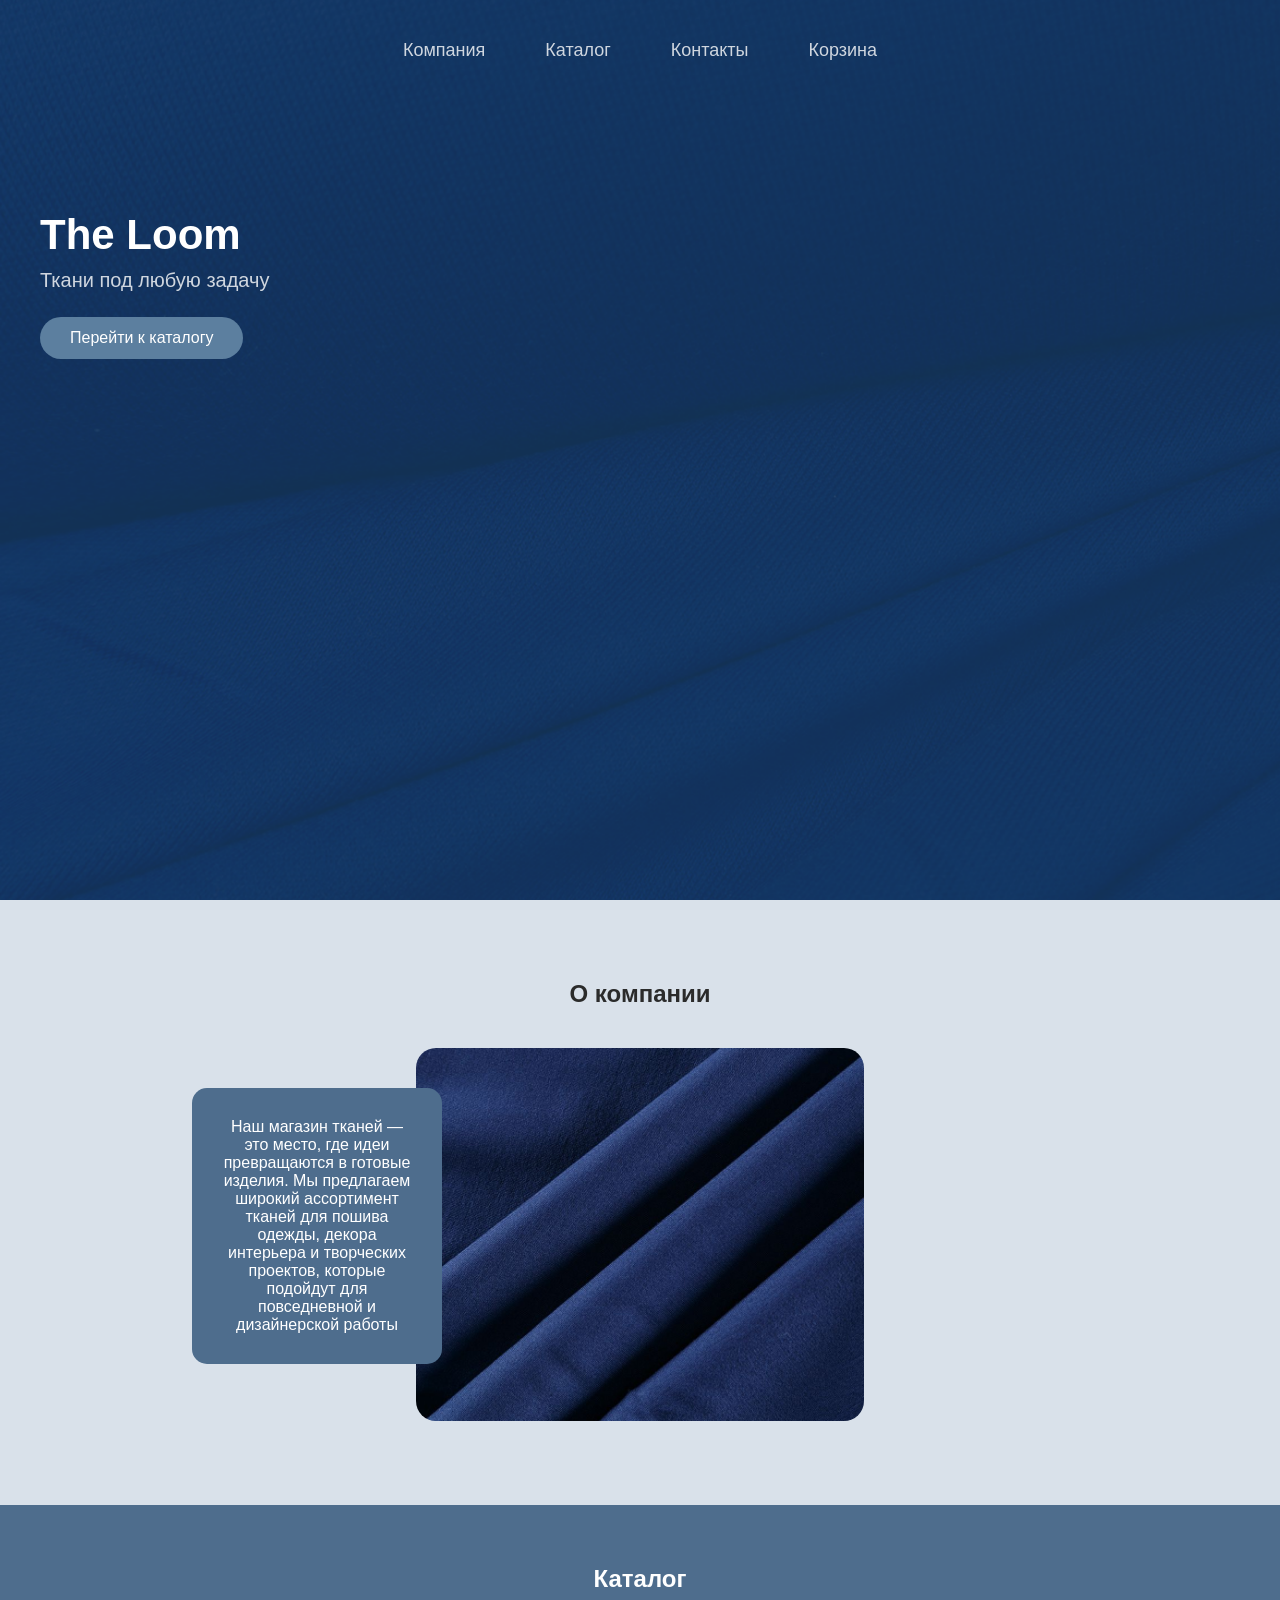
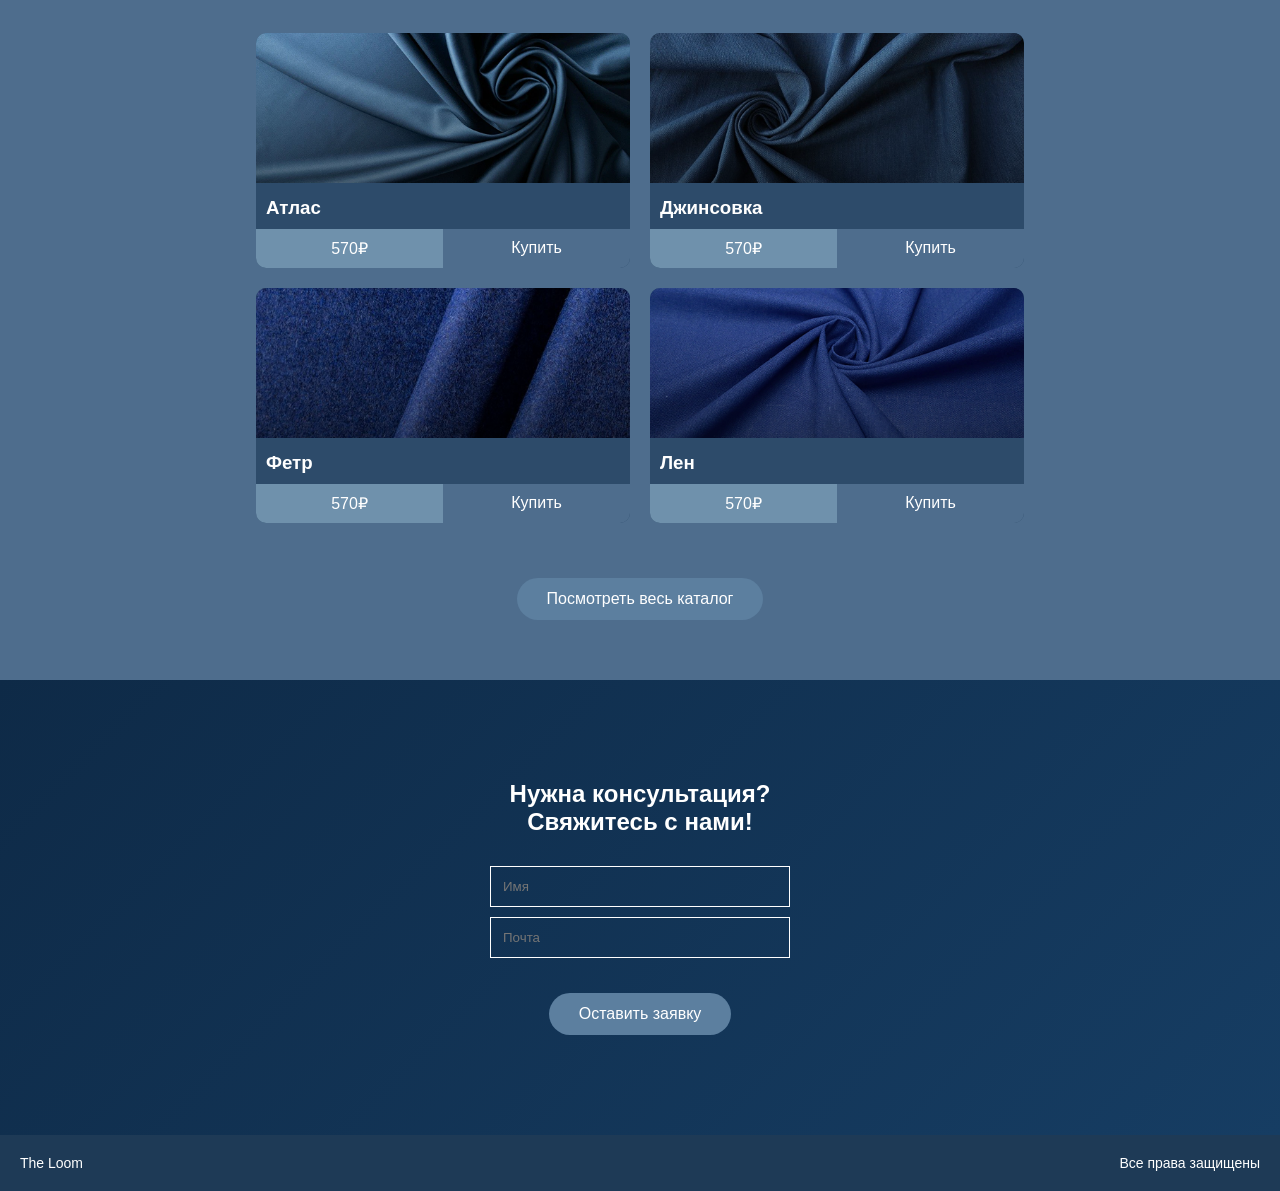
==== index.html @ 98ae92cb "Add files via upload" ====
<!DOCTYPE html>
<html lang="en">
<head>
    <meta charset="UTF-8">
    <meta name="viewport" content="width=device-width, initial-scale=1.0">
    <title> Главная - The Loom </title>
    <link rel="stylesheet" href="styles/index.css">
</head>
<body>

    <header>
        <nav>
            <a href="#about">Компания</a>
            <a href="catalog.html">Каталог</a>
            <a href="contacts.html">Контакты</a>
            <a href="cart.html">Корзина</a>
        </nav>

        <div class="hero">
            <div class="container">
                <h1>The Loom</h1>
                <p>Ткани под любую задачу</p>
                <a href="#" class="btn">Перейти к каталогу</a>
            </div>
            
        </div>
    </header>

    <section class="about" id="about">
        <div class="container">
            <h2>О компании</h2>
            <div class="about-content">
                <div class="about-box">
                    Наш магазин тканей — это место, где идеи превращаются в готовые изделия. Мы предлагаем широкий ассортимент тканей для пошива одежды, декора интерьера и творческих проектов, которые подойдут для повседневной и дизайнерской работы
                </div>
                <img src="images/about-photo.png" alt="fabric">
            </div>
        </div>
        
    </section>

    <section class="catalog">
        <h2>Каталог</h2>

        <div class="catalog-grid">

            <div class="card">
                <img src="images/atlas.png">
                <h3>Атлас</h3>
                <div class="card-bottom">
                    <div class="price">570₽</div>
                    <div class="buy">Купить</div>
                </div>
            </div>

            <div class="card">
                <img src="images/jeans.png">
                <h3>Джинсовка</h3>
                <div class="card-bottom">
                    <div class="price">570₽</div>
                    <div class="buy">Купить</div>
                </div>
            </div>

            <div class="card">
                <img src="images/fetr.png">
                <h3>Фетр</h3>
                <div class="card-bottom">
                    <div class="price">570₽</div>
                    <div class="buy">Купить</div>
                </div>
            </div>

            <div class="card">
                <img src="images/len.png">
                <h3>Лен</h3>
                <div class="card-bottom">
                    <div class="price">570₽</div>
                    <div class="buy">Купить</div>
                </div>
            </div>

        </div>

        <div class="more">
            <a href="catalog.html" class="btn">Посмотреть весь каталог</a>
        </div>
    </section>

    <section class="contact">
        <h2>Нужна консультация?<br>Свяжитесь с нами!</h2>

        <input type="text" placeholder="Имя">
        <input type="email" placeholder="Почта">

        <a href="#" class="btn">Оставить заявку</a>
    </section>

    <footer>
        <div>The Loom</div>
        <div>Все права защищены</div>
    </footer>
    
</body>
</html>
---- styles/index.css ----
* {
    margin: 0;
    padding: 0;
    box-sizing: border-box;
    font-family: Arial, sans-serif;
}

body {
    background: #d9e1ea;
    color: #fff;
}

header {
    height: 100vh;
    background: url(/images/main-background.png);
    background-repeat: no-repeat;
    background-size: cover;
    padding: 40px;
    position: relative;
}

.container{
    max-width: 1280px;
    margin: 0 auto;
}

nav {
    display: flex;
    justify-content: center;
    gap: 60px;
    font-size: 18px;
    opacity: 0.8;
}

nav a {
    color: #fff;
    text-decoration: none;
}

.hero {
    margin-top: 150px;
}

.hero h1 {
    font-size: 42px;
}

.hero p {
    margin-top: 10px;
    font-size: 20px;
    opacity: 0.8;
}

.btn {
    margin-top: 25px;
    padding: 12px 30px;
    background: #5c7f9f;
    border-radius: 25px;
    display: inline-block;
    color: white;
    text-decoration: none;
}

.about {
    padding: 80px 0;
    text-align: center;
    color: #2b2b2b;
}

.about h2 {
    margin-bottom: 40px;
}

.about-content {
    width: 70%;
    margin: auto;
    position: relative;
}

.about-box {
    background: #4e6d8d;
    color: white;
    padding: 30px;
    border-radius: 15px;
    width: 250px;
    position: absolute;
    left: 0;
    top: 40px;
}

.about img {
    width: 50%;
    border-radius: 20px;
}

/* CATALOG */
.catalog {
    background: #4e6d8d;
    padding: 60px 0;
    text-align: center;
}

.catalog h2 {
    margin-bottom: 40px;
}

.catalog-grid {
    width: 60%;
    margin: auto;
    display: grid;
    grid-template-columns: repeat(2, 1fr);
    gap: 20px;
}

.card {
    background: #2d4b6a;
    border-radius: 10px;
    overflow: hidden;
}

.card img {
    width: 100%;
    height: 150px;
    object-fit: cover;
}

.card h3 {
    padding: 10px;
    text-align: left;
}

.card-bottom {
    display: flex;
}

.price {
    flex: 1;
    background: #6f91ac;
    padding: 10px;
}

.buy {
    flex: 1;
    background: #4e6d8d;
    padding: 10px;
}

.more {
    margin-top: 30px;
}

/* CONTACT */
.contact {
    padding: 100px 0;
    text-align: center;
    background: linear-gradient(135deg, #0e2a47, #163d63);
}

.contact h2 {
    margin-bottom: 30px;
}

.contact input {
    display: block;
    margin: 10px auto;
    padding: 12px;
    width: 300px;
    background: transparent;
    border: 1px solid #fff;
    color: #fff;
}

footer {
    background: #1e3a56;
    padding: 20px;
    display: flex;
    justify-content: space-between;
    font-size: 14px;
}
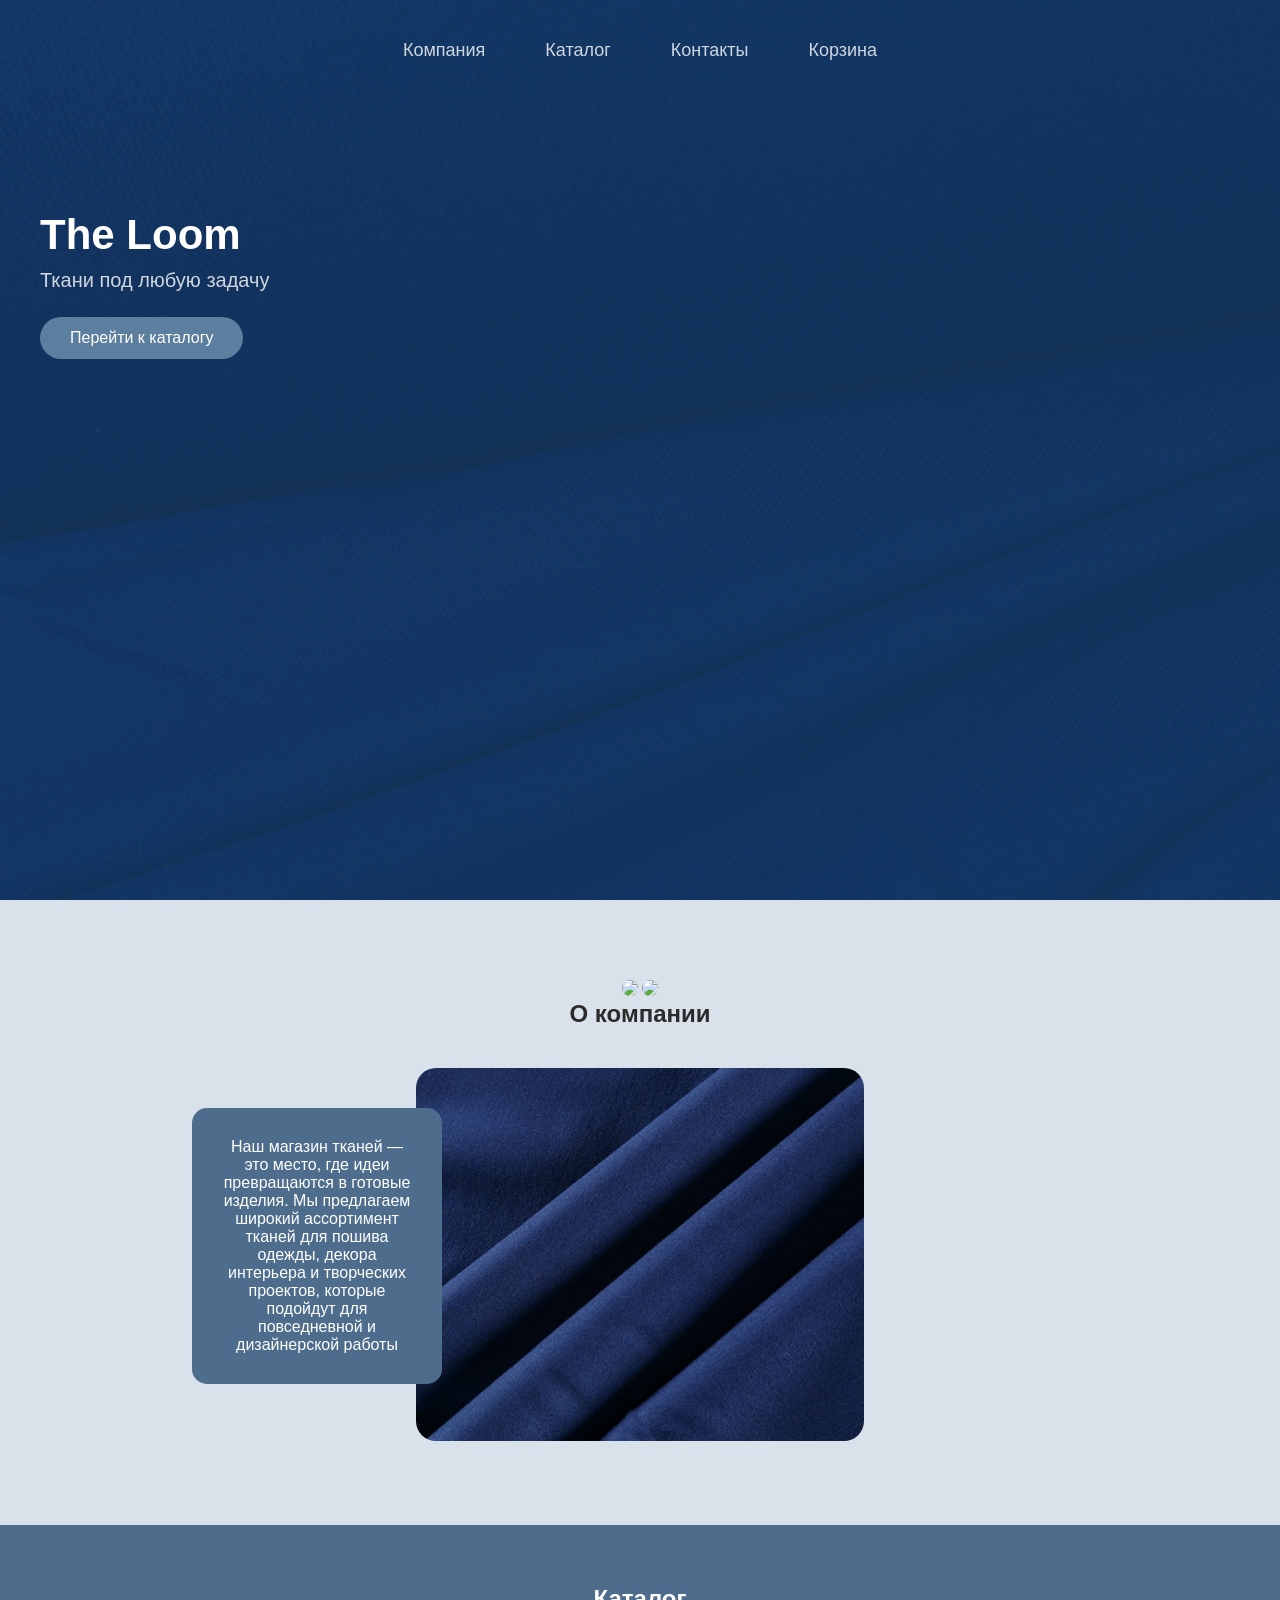
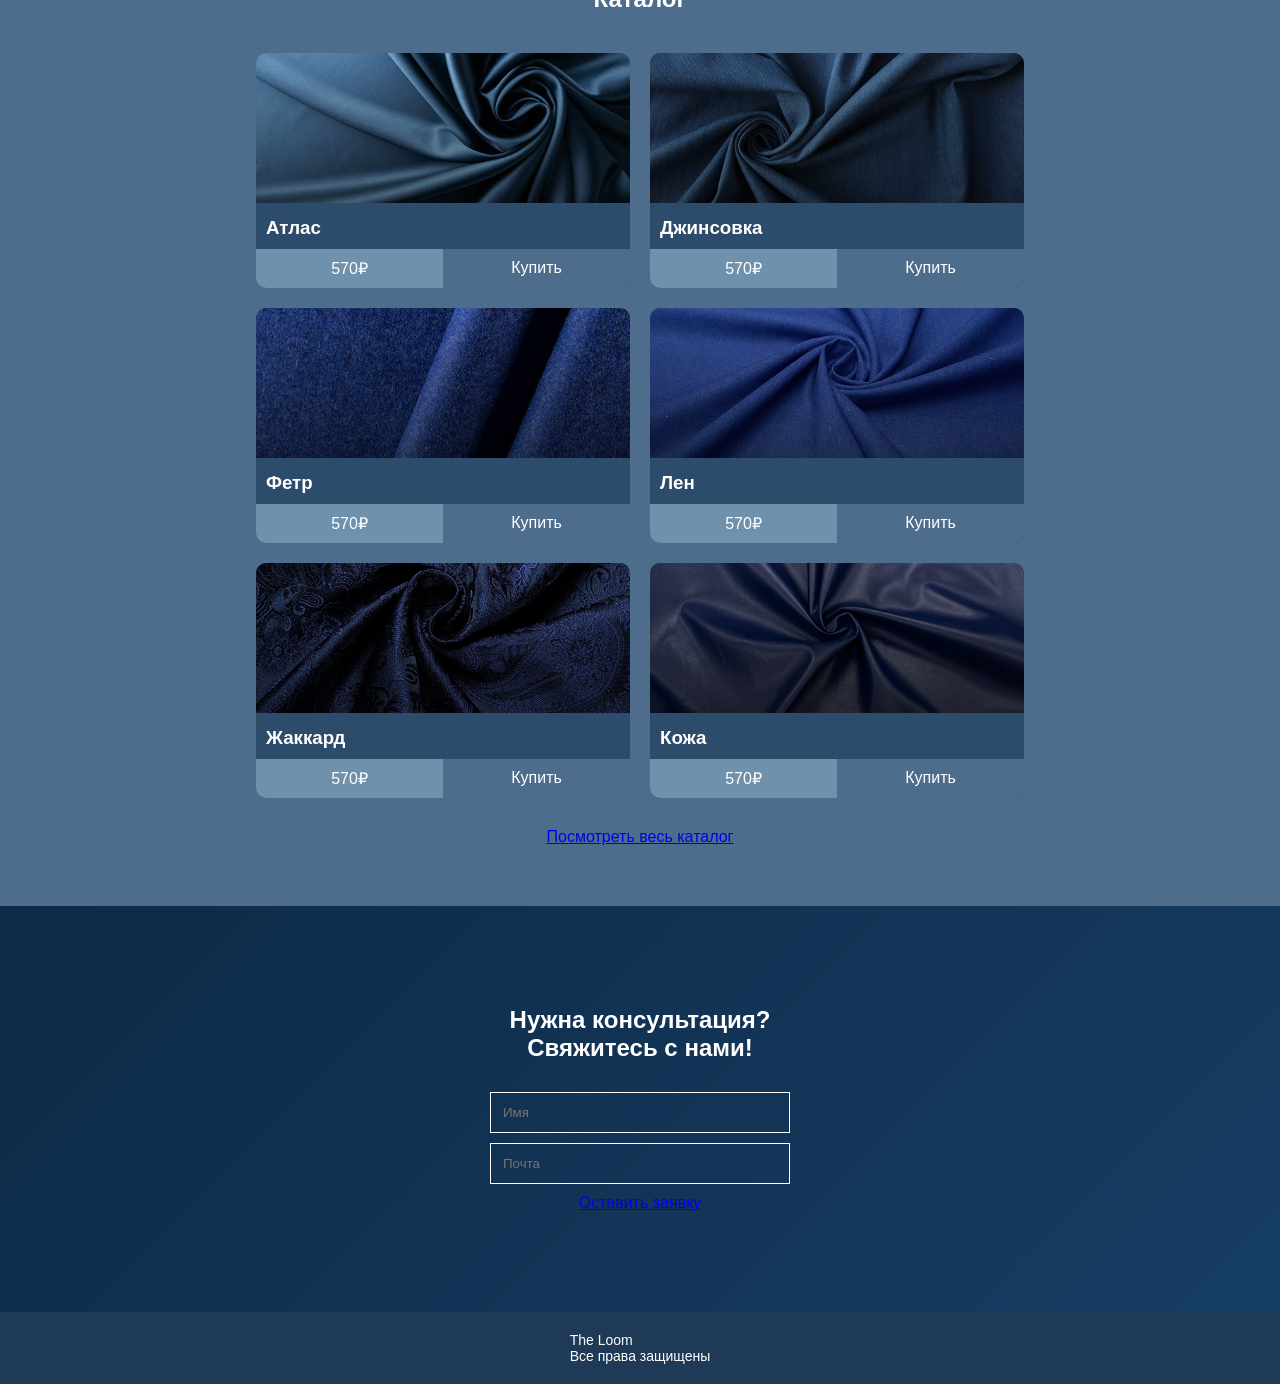
==== commit 73cdebc5: "Add files via upload" ====
--- a/index.html
+++ b/index.html
@@ -27,13 +27,16 @@
     </header>
 
     <section class="about" id="about">
+        <img src="images/sketch.png" class="bg-sketch1">
+        <img src="images/sketch.png" class="bg-sketch2">
+
         <div class="container">
             <h2>О компании</h2>
             <div class="about-content">
                 <div class="about-box">
                     Наш магазин тканей — это место, где идеи превращаются в готовые изделия. Мы предлагаем широкий ассортимент тканей для пошива одежды, декора интерьера и творческих проектов, которые подойдут для повседневной и дизайнерской работы
                 </div>
-                <img src="images/about-photo.png" alt="fabric">
+                <img src="images/about-photo.png" alt="fabric" class="about-img">
             </div>
         </div>
         
@@ -42,63 +45,89 @@
     <section class="catalog">
         <h2>Каталог</h2>
 
-        <div class="catalog-grid">
+        <div class="catalog-block">
+            <div class="catalog-grid">
+                <div class="card">
+                    <img src="images/atlas.png">
+                    <h3>Атлас</h3>
+                    <div class="card-bottom">
+                        <div class="price">570₽</div>
+                        <div class="buy">Купить</div>
+                    </div>
+                </div>
 
-            <div class="card">
-                <img src="images/atlas.png">
-                <h3>Атлас</h3>
-                <div class="card-bottom">
-                    <div class="price">570₽</div>
-                    <div class="buy">Купить</div>
+                <div class="card">
+                    <img src="images/jeans.png">
+                    <h3>Джинсовка</h3>
+                    <div class="card-bottom">
+                        <div class="price">570₽</div>
+                        <div class="buy">Купить</div>
+                    </div>
                 </div>
+
+                <div class="card">
+                    <img src="images/fetr.png">
+                    <h3>Фетр</h3>
+                    <div class="card-bottom">
+                        <div class="price">570₽</div>
+                        <div class="buy">Купить</div>
+                    </div>
+                </div>
+
+                <div class="card">
+                    <img src="images/len.png">
+                    <h3>Лен</h3>
+                    <div class="card-bottom">
+                        <div class="price">570₽</div>
+                        <div class="buy">Купить</div>
+                    </div>
+                </div>
+
+                <div class="card">
+                    <img src="images/jackard.png">
+                    <h3>Жаккард</h3>
+                    <div class="card-bottom">
+                        <div class="price">570₽</div>
+                        <div class="buy">Купить</div>
+                    </div>
+                </div>
+
+                <div class="card">
+                    <img src="images/lether.png">
+                    <h3>Кожа</h3>
+                    <div class="card-bottom">
+                        <div class="price">570₽</div>
+                        <div class="buy">Купить</div>
+                    </div>
+                </div>
+
             </div>
+            
+            <div class="more">
+                <a href="catalog.html" class="catalog-btn">Посмотреть весь каталог</a>
+            </div>  
 
-            <div class="card">
-                <img src="images/jeans.png">
-                <h3>Джинсовка</h3>
-                <div class="card-bottom">
-                    <div class="price">570₽</div>
-                    <div class="buy">Купить</div>
-                </div>
-            </div>
-
-            <div class="card">
-                <img src="images/fetr.png">
-                <h3>Фетр</h3>
-                <div class="card-bottom">
-                    <div class="price">570₽</div>
-                    <div class="buy">Купить</div>
-                </div>
-            </div>
-
-            <div class="card">
-                <img src="images/len.png">
-                <h3>Лен</h3>
-                <div class="card-bottom">
-                    <div class="price">570₽</div>
-                    <div class="buy">Купить</div>
-                </div>
-            </div>
-
-        </div>
-
-        <div class="more">
-            <a href="catalog.html" class="btn">Посмотреть весь каталог</a>
         </div>
     </section>
 
+    
     <section class="contact">
-        <h2>Нужна консультация?<br>Свяжитесь с нами!</h2>
+        <div class="container">
+            <h2>Нужна консультация?<br>Свяжитесь с нами!</h2>
 
-        <input type="text" placeholder="Имя">
-        <input type="email" placeholder="Почта">
+            <input type="text" placeholder="Имя">
+            <input type="email" placeholder="Почта">
 
-        <a href="#" class="btn">Оставить заявку</a>
+            <a href="#" class="contact-btn">Оставить заявку</a>  
+        </div>
+        
     </section>
 
     <footer>
-        <div>The Loom</div>
-        <div>Все права защищены</div>
+        <div class="container">
+            <div>The Loom</div>
+            <div>Все права защищены</div>
+        </div>
     </footer>
     
 </body>
--- a/styles/index.css
+++ b/styles/index.css
@@ -12,7 +12,7 @@
 
 header {
     height: 100vh;
-    background: url(/images/main-background.png);
+    background: url(../images/main-background.png);
     background-repeat: no-repeat;
     background-size: cover;
     padding: 40px;
@@ -176,4 +176,4 @@
     display: flex;
     justify-content: space-between;
     font-size: 14px;
-}+}
